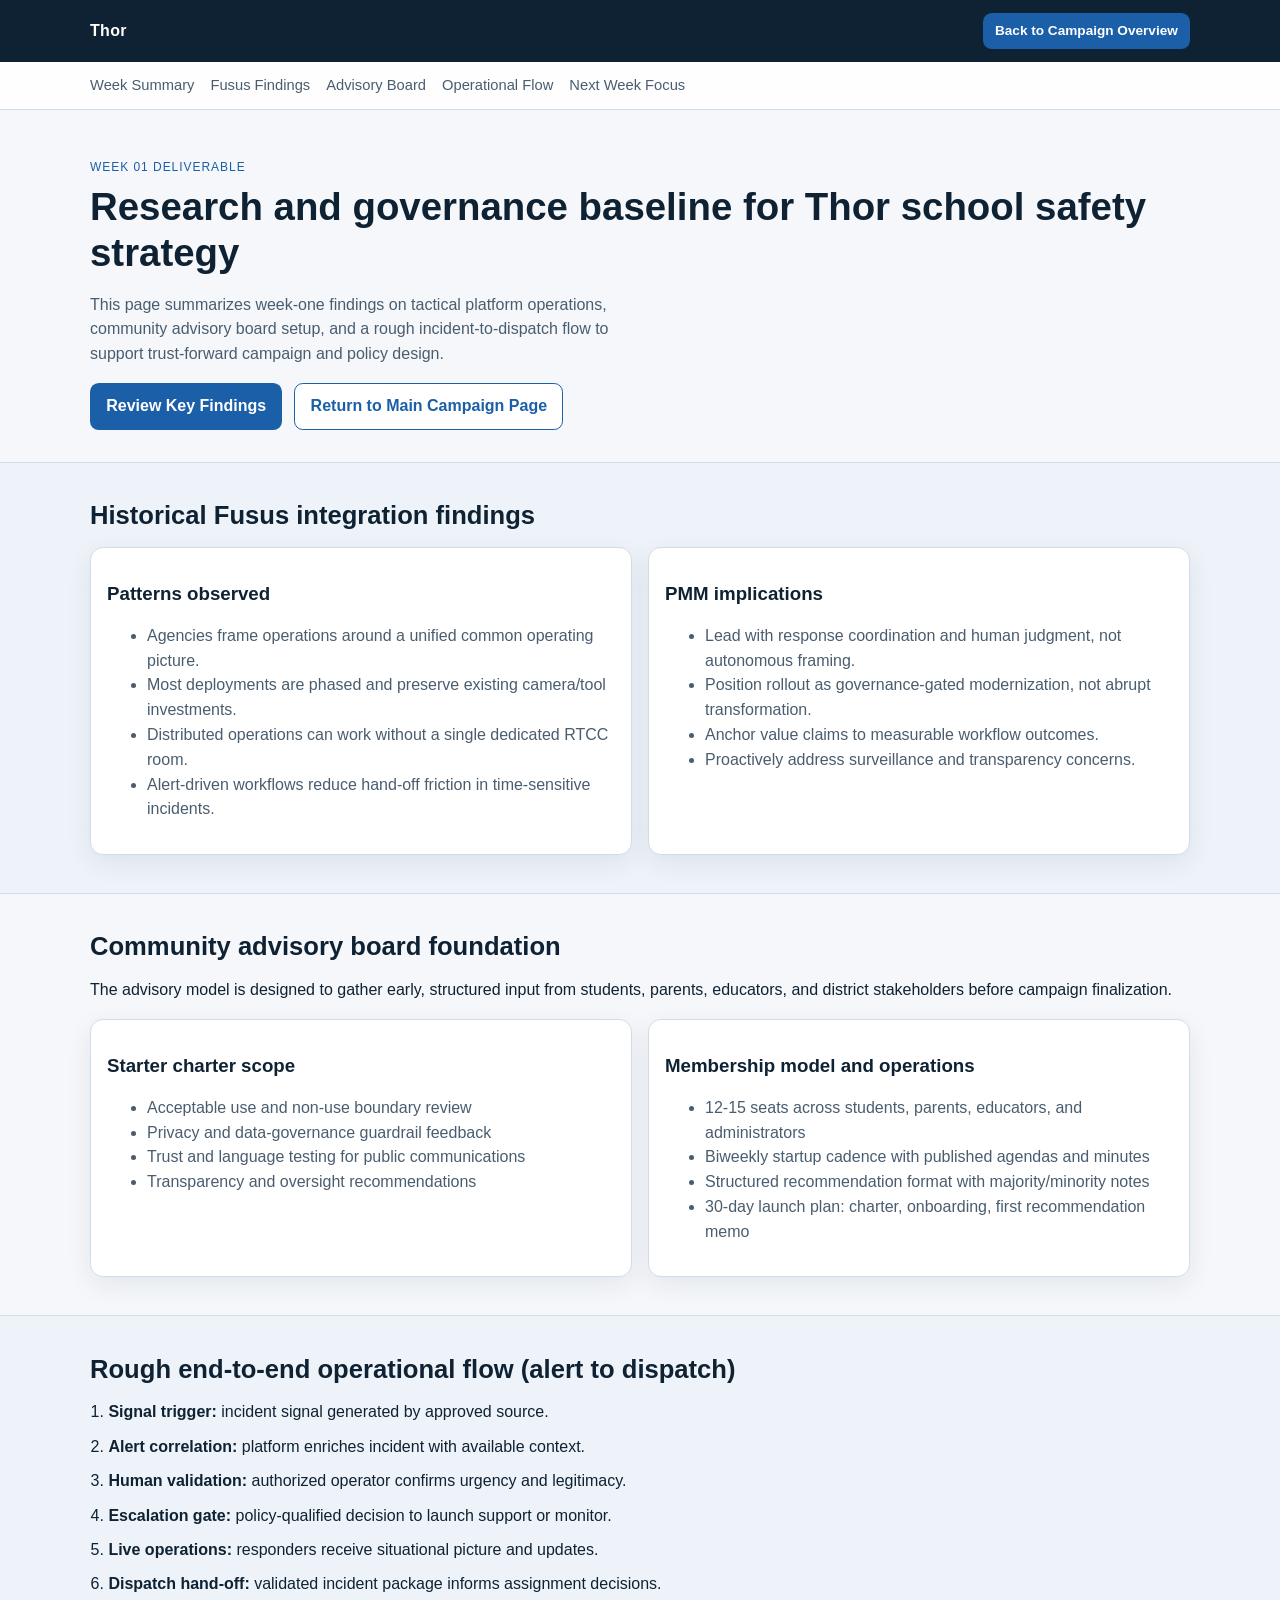
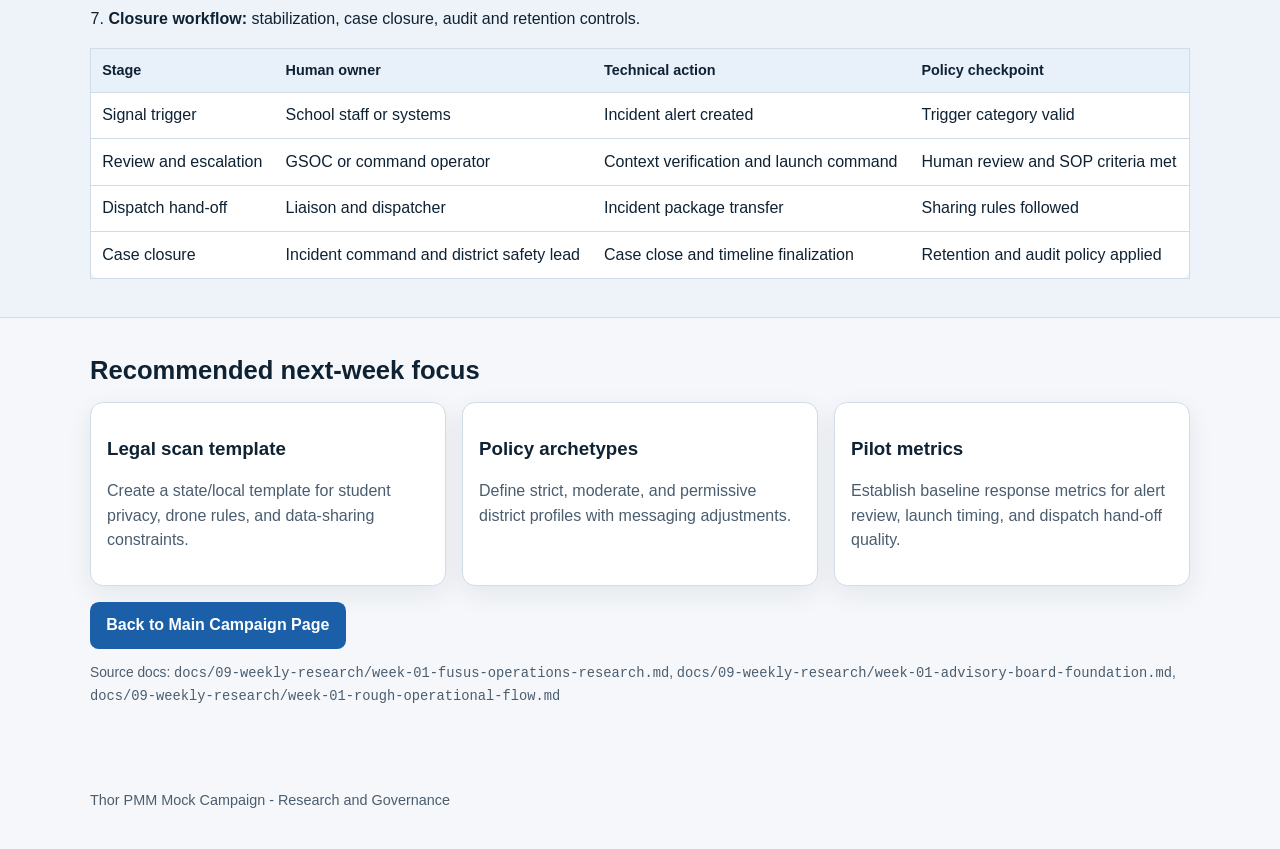
==== web/research-governance.html @ f82c682d "Add research and governance webpage section Create a dedicated research and governance page and link" ====
<!doctype html>
<html lang="en">
  <head>
    <meta charset="UTF-8" />
    <meta name="viewport" content="width=device-width, initial-scale=1.0" />
    <title>Thor | Research and Governance</title>
    <meta
      name="description"
      content="Week 01 research and governance findings for the Thor PMM mock campaign."
    />
    <link rel="stylesheet" href="./styles.css" />
  </head>
  <body>
    <header class="topbar" id="top">
      <div class="container topbar-inner">
        <p class="brand">Thor</p>
        <a href="./index.html" class="btn btn-small">Back to Campaign Overview</a>
      </div>
    </header>

    <nav class="section-nav" aria-label="Research page sections">
      <div class="container nav-links">
        <a href="#summary">Week Summary</a>
        <a href="#fusus-findings">Fusus Findings</a>
        <a href="#advisory-framework">Advisory Board</a>
        <a href="#operational-flow">Operational Flow</a>
        <a href="#next-week">Next Week Focus</a>
      </div>
    </nav>

    <main>
      <section id="summary" class="hero">
        <div class="container">
          <p class="eyebrow">Week 01 Deliverable</p>
          <h1>Research and governance baseline for Thor school safety strategy</h1>
          <p class="lead">
            This page summarizes week-one findings on tactical platform operations, community advisory board setup, and
            a rough incident-to-dispatch flow to support trust-forward campaign and policy design.
          </p>
          <div class="actions">
            <a class="btn" href="#fusus-findings">Review Key Findings</a>
            <a class="btn btn-secondary" href="./index.html">Return to Main Campaign Page</a>
          </div>
        </div>
      </section>

      <section id="fusus-findings" class="section section-alt">
        <div class="container">
          <h2>Historical Fusus integration findings</h2>
          <div class="cards two-up">
            <article class="card">
              <h3>Patterns observed</h3>
              <ul>
                <li>Agencies frame operations around a unified common operating picture.</li>
                <li>Most deployments are phased and preserve existing camera/tool investments.</li>
                <li>Distributed operations can work without a single dedicated RTCC room.</li>
                <li>Alert-driven workflows reduce hand-off friction in time-sensitive incidents.</li>
              </ul>
            </article>
            <article class="card">
              <h3>PMM implications</h3>
              <ul>
                <li>Lead with response coordination and human judgment, not autonomous framing.</li>
                <li>Position rollout as governance-gated modernization, not abrupt transformation.</li>
                <li>Anchor value claims to measurable workflow outcomes.</li>
                <li>Proactively address surveillance and transparency concerns.</li>
              </ul>
            </article>
          </div>
        </div>
      </section>

      <section id="advisory-framework" class="section">
        <div class="container">
          <h2>Community advisory board foundation</h2>
          <p>
            The advisory model is designed to gather early, structured input from students, parents, educators, and
            district stakeholders before campaign finalization.
          </p>
          <div class="cards two-up">
            <article class="card">
              <h3>Starter charter scope</h3>
              <ul>
                <li>Acceptable use and non-use boundary review</li>
                <li>Privacy and data-governance guardrail feedback</li>
                <li>Trust and language testing for public communications</li>
                <li>Transparency and oversight recommendations</li>
              </ul>
            </article>
            <article class="card">
              <h3>Membership model and operations</h3>
              <ul>
                <li>12-15 seats across students, parents, educators, and administrators</li>
                <li>Biweekly startup cadence with published agendas and minutes</li>
                <li>Structured recommendation format with majority/minority notes</li>
                <li>30-day launch plan: charter, onboarding, first recommendation memo</li>
              </ul>
            </article>
          </div>
        </div>
      </section>

      <section id="operational-flow" class="section section-alt">
        <div class="container">
          <h2>Rough end-to-end operational flow (alert to dispatch)</h2>
          <ol class="timeline">
            <li><strong>Signal trigger:</strong> incident signal generated by approved source.</li>
            <li><strong>Alert correlation:</strong> platform enriches incident with available context.</li>
            <li><strong>Human validation:</strong> authorized operator confirms urgency and legitimacy.</li>
            <li><strong>Escalation gate:</strong> policy-qualified decision to launch support or monitor.</li>
            <li><strong>Live operations:</strong> responders receive situational picture and updates.</li>
            <li><strong>Dispatch hand-off:</strong> validated incident package informs assignment decisions.</li>
            <li><strong>Closure workflow:</strong> stabilization, case closure, audit and retention controls.</li>
          </ol>
          <div class="table-wrap">
            <table>
              <thead>
                <tr>
                  <th>Stage</th>
                  <th>Human owner</th>
                  <th>Technical action</th>
                  <th>Policy checkpoint</th>
                </tr>
              </thead>
              <tbody>
                <tr>
                  <td>Signal trigger</td>
                  <td>School staff or systems</td>
                  <td>Incident alert created</td>
                  <td>Trigger category valid</td>
                </tr>
                <tr>
                  <td>Review and escalation</td>
                  <td>GSOC or command operator</td>
                  <td>Context verification and launch command</td>
                  <td>Human review and SOP criteria met</td>
                </tr>
                <tr>
                  <td>Dispatch hand-off</td>
                  <td>Liaison and dispatcher</td>
                  <td>Incident package transfer</td>
                  <td>Sharing rules followed</td>
                </tr>
                <tr>
                  <td>Case closure</td>
                  <td>Incident command and district safety lead</td>
                  <td>Case close and timeline finalization</td>
                  <td>Retention and audit policy applied</td>
                </tr>
              </tbody>
            </table>
          </div>
        </div>
      </section>

      <section id="next-week" class="section">
        <div class="container">
          <h2>Recommended next-week focus</h2>
          <div class="cards three-up">
            <article class="card">
              <h3>Legal scan template</h3>
              <p>Create a state/local template for student privacy, drone rules, and data-sharing constraints.</p>
            </article>
            <article class="card">
              <h3>Policy archetypes</h3>
              <p>Define strict, moderate, and permissive district profiles with messaging adjustments.</p>
            </article>
            <article class="card">
              <h3>Pilot metrics</h3>
              <p>Establish baseline response metrics for alert review, launch timing, and dispatch hand-off quality.</p>
            </article>
          </div>
          <div class="actions">
            <a class="btn" href="./index.html">Back to Main Campaign Page</a>
          </div>
          <p class="small-note">
            Source docs: <code>docs/09-weekly-research/week-01-fusus-operations-research.md</code>,
            <code>docs/09-weekly-research/week-01-advisory-board-foundation.md</code>,
            <code>docs/09-weekly-research/week-01-rough-operational-flow.md</code>
          </p>
        </div>
      </section>
    </main>

    <footer class="footer">
      <div class="container">
        <p>Thor PMM Mock Campaign - Research and Governance</p>
      </div>
    </footer>
  </body>
</html>
---- web/styles.css ----
:root {
  --bg: #f5f7fa;
  --surface: #ffffff;
  --surface-alt: #eef3f9;
  --text: #0f2233;
  --muted: #4a5d6f;
  --line: #d1dce7;
  --primary: #1b5fa8;
  --primary-strong: #144981;
  --good-bg: #e9f6ef;
  --warn-bg: #fcf3e8;
  --shadow: 0 8px 26px rgba(16, 40, 65, 0.08);
}

* {
  box-sizing: border-box;
}

html,
body {
  margin: 0;
  padding: 0;
  font-family: Inter, Avenir, Segoe UI, Roboto, Helvetica, Arial, sans-serif;
  background: var(--bg);
  color: var(--text);
  line-height: 1.55;
}

.container {
  width: min(1100px, calc(100% - 2rem));
  margin: 0 auto;
}

.topbar {
  background: #0f2233;
  color: #fff;
}

.topbar-inner {
  display: flex;
  align-items: center;
  justify-content: space-between;
  min-height: 62px;
}

.brand {
  font-weight: 700;
  letter-spacing: 0.02em;
  margin: 0;
}

.section-nav {
  position: sticky;
  top: 0;
  z-index: 20;
  background: #ffffffd9;
  border-bottom: 1px solid var(--line);
  backdrop-filter: blur(6px);
}

.nav-links {
  display: flex;
  gap: 1rem;
  overflow-x: auto;
  padding: 0.75rem 0;
}

.nav-links a {
  color: var(--muted);
  text-decoration: none;
  white-space: nowrap;
  font-size: 0.92rem;
}

.nav-links a:hover {
  color: var(--primary);
}

.hero {
  padding: 3rem 0 2rem;
}

.hero-grid {
  display: grid;
  gap: 1.5rem;
  grid-template-columns: 1.4fr 1fr;
  align-items: start;
}

.eyebrow {
  text-transform: uppercase;
  font-size: 0.75rem;
  letter-spacing: 0.08em;
  color: var(--primary);
  margin: 0;
}

h1,
h2,
h3 {
  line-height: 1.2;
}

h1 {
  font-size: clamp(1.9rem, 3vw, 2.7rem);
  margin: 0.5rem 0 0.75rem;
}

h2 {
  margin: 0 0 0.9rem;
  font-size: clamp(1.35rem, 2vw, 1.9rem);
}

.lead {
  color: var(--muted);
  max-width: 60ch;
}

.actions {
  display: flex;
  flex-wrap: wrap;
  gap: 0.75rem;
  margin-top: 1rem;
}

.btn {
  display: inline-block;
  text-decoration: none;
  border: 1px solid transparent;
  background: var(--primary);
  color: #fff;
  padding: 0.62rem 0.95rem;
  border-radius: 0.55rem;
  font-weight: 600;
}

.btn:hover {
  background: var(--primary-strong);
}

.btn-secondary {
  background: #fff;
  color: var(--primary);
  border-color: var(--primary);
}

.btn-secondary:hover {
  background: #e8f0fa;
}

.btn-small {
  font-size: 0.85rem;
  padding: 0.42rem 0.7rem;
}

.status-card {
  background: var(--surface);
  border: 1px solid var(--line);
  border-radius: 0.8rem;
  box-shadow: var(--shadow);
  padding: 1rem;
}

.status-card h2 {
  font-size: 1.05rem;
}

.status-card ul {
  list-style: none;
  padding: 0;
  margin: 0;
  display: grid;
  gap: 0.75rem;
}

.status-card li {
  display: flex;
  justify-content: space-between;
  gap: 0.8rem;
}

.status-card span {
  color: var(--muted);
}

.section {
  padding: 2.35rem 0;
}

.section-alt {
  background: var(--surface-alt);
  border-top: 1px solid var(--line);
  border-bottom: 1px solid var(--line);
}

.cards {
  display: grid;
  gap: 1rem;
  margin-top: 1rem;
}

.two-up {
  grid-template-columns: repeat(2, minmax(0, 1fr));
}

.three-up {
  grid-template-columns: repeat(3, minmax(0, 1fr));
}

.four-up {
  grid-template-columns: repeat(4, minmax(0, 1fr));
}

.card {
  background: var(--surface);
  border: 1px solid var(--line);
  border-radius: 0.8rem;
  padding: 1rem;
  box-shadow: var(--shadow);
}

.card p,
.card li {
  color: var(--muted);
}

.good {
  background: var(--good-bg);
}

.caution {
  background: var(--warn-bg);
}

.timeline {
  margin: 1rem 0;
  padding-left: 1.15rem;
  display: grid;
  gap: 0.6rem;
}

.badges {
  margin-top: 1rem;
  display: flex;
  gap: 0.6rem;
  flex-wrap: wrap;
}

.badges span {
  background: #e8f0fa;
  border: 1px solid #c4d9f2;
  color: #13457a;
  padding: 0.35rem 0.65rem;
  border-radius: 999px;
  font-size: 0.84rem;
}

.callout {
  margin-top: 1rem;
  border-left: 4px solid var(--primary);
  background: #e8f0fa;
  padding: 0.8rem 1rem;
  border-radius: 0.5rem;
}

.faq-list {
  display: grid;
  gap: 0.75rem;
  margin-top: 1rem;
}

details {
  background: var(--surface);
  border: 1px solid var(--line);
  border-radius: 0.7rem;
  padding: 0.75rem 0.9rem;
}

summary {
  cursor: pointer;
  font-weight: 600;
}

details p {
  margin: 0.6rem 0 0;
  color: var(--muted);
}

.tabs {
  display: flex;
  flex-wrap: wrap;
  gap: 0.5rem;
  margin: 1rem 0;
}

.tab {
  border: 1px solid var(--line);
  background: #fff;
  color: var(--text);
  border-radius: 0.55rem;
  padding: 0.45rem 0.8rem;
  cursor: pointer;
  font-weight: 600;
}

.tab:hover {
  border-color: #98b7dc;
}

.tab.is-active {
  background: var(--primary);
  color: #fff;
  border-color: var(--primary);
}

.tab-panel {
  display: none;
}

.tab-panel.is-active {
  display: block;
}

.cta-panel {
  background: var(--surface);
  border: 1px solid var(--line);
  border-radius: 0.85rem;
  box-shadow: var(--shadow);
  padding: 1.3rem;
}

.small-note {
  font-size: 0.86rem;
  color: var(--muted);
}

.table-wrap {
  overflow-x: auto;
  margin-top: 1rem;
}

table {
  width: 100%;
  border-collapse: collapse;
  background: var(--surface);
  border: 1px solid var(--line);
  border-radius: 0.7rem;
}

th,
td {
  text-align: left;
  padding: 0.65rem 0.7rem;
  border-bottom: 1px solid var(--line);
  vertical-align: top;
}

th {
  background: #e8f0fa;
  font-size: 0.9rem;
}

.footer {
  padding: 1rem 0 1.6rem;
  color: var(--muted);
  font-size: 0.9rem;
}

@media (max-width: 980px) {
  .hero-grid,
  .two-up,
  .three-up,
  .four-up {
    grid-template-columns: 1fr;
  }
}
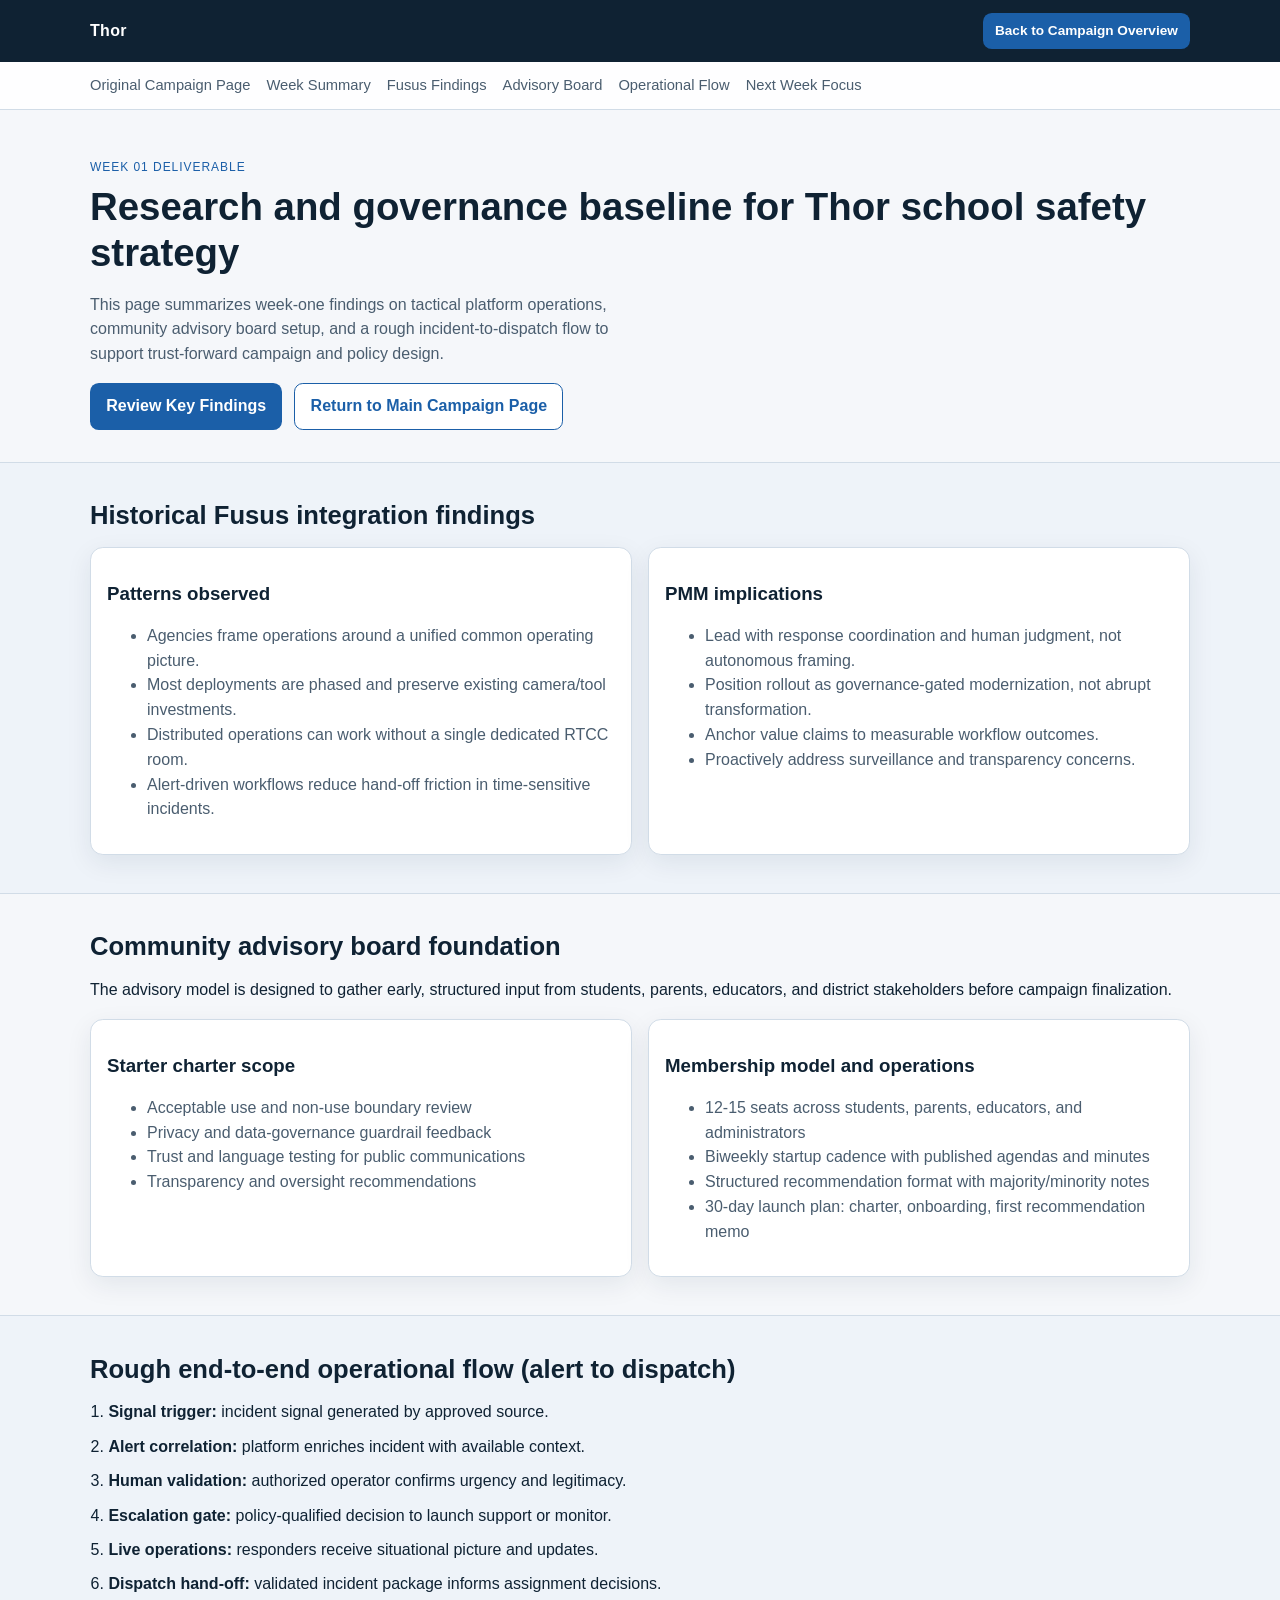
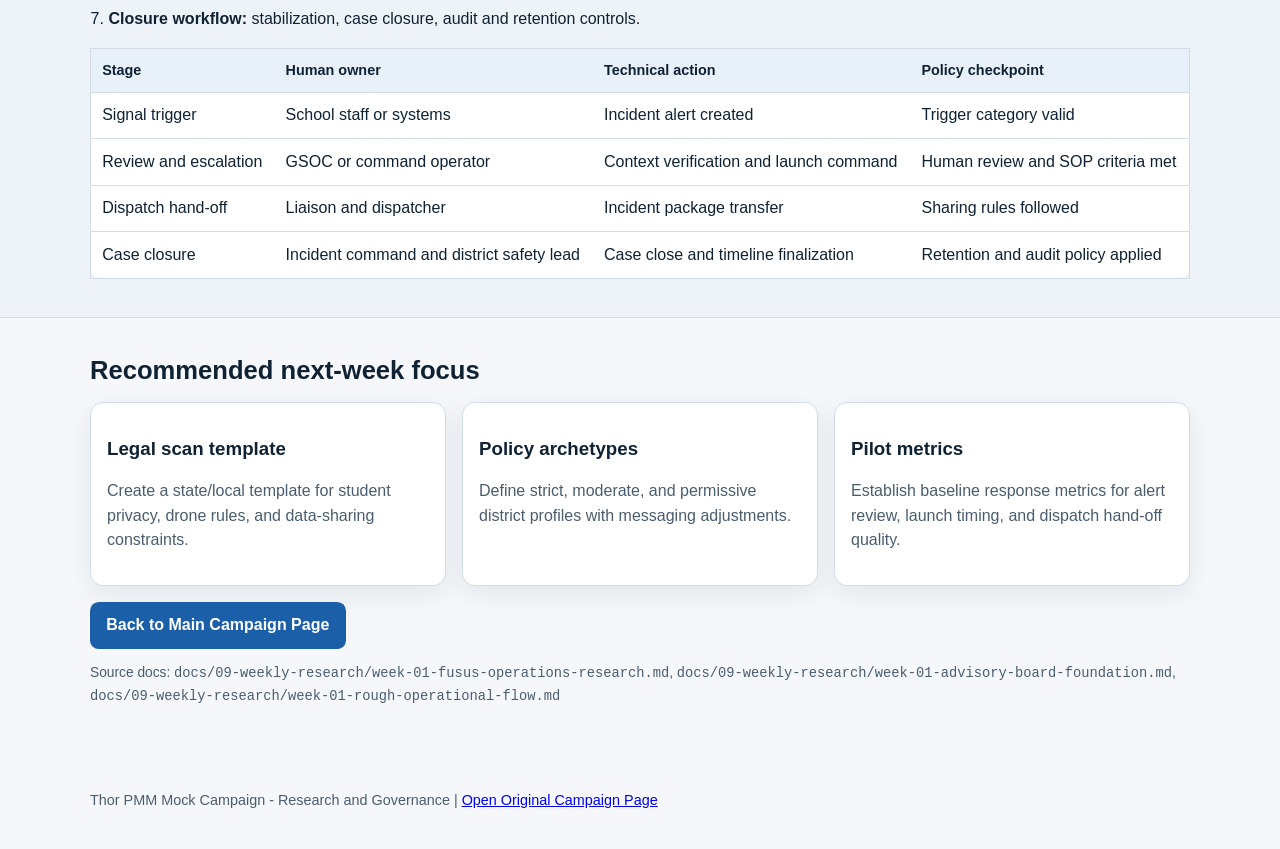
==== commit 8871783a: "Add return links to research governance page Improve navigation by adding clear links back to the or" ====
--- a/web/research-governance.html
+++ b/web/research-governance.html
@@ -20,6 +20,7 @@
 
     <nav class="section-nav" aria-label="Research page sections">
       <div class="container nav-links">
+        <a href="./index.html">Original Campaign Page</a>
         <a href="#summary">Week Summary</a>
         <a href="#fusus-findings">Fusus Findings</a>
         <a href="#advisory-framework">Advisory Board</a>
@@ -184,7 +185,10 @@
 
     <footer class="footer">
       <div class="container">
-        <p>Thor PMM Mock Campaign - Research and Governance</p>
+        <p>
+          Thor PMM Mock Campaign - Research and Governance |
+          <a href="./index.html">Open Original Campaign Page</a>
+        </p>
       </div>
     </footer>
   </body>
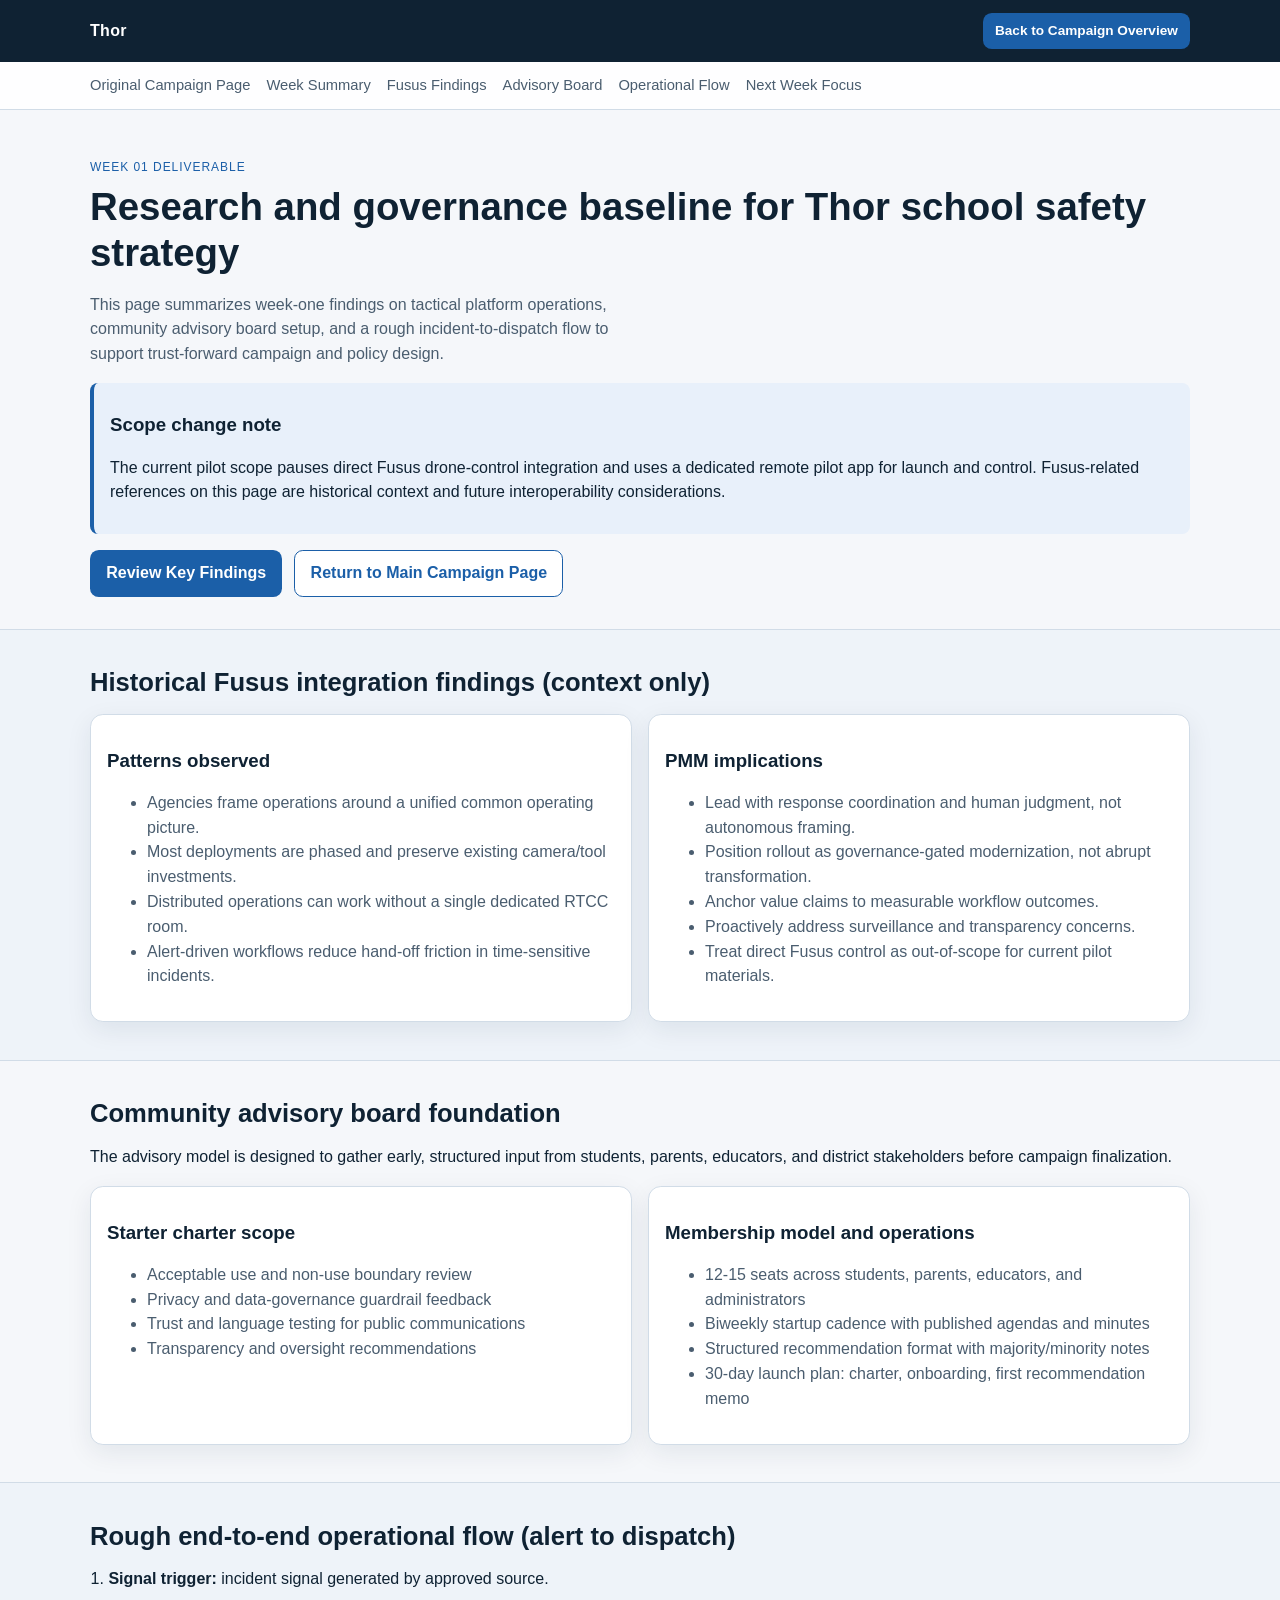
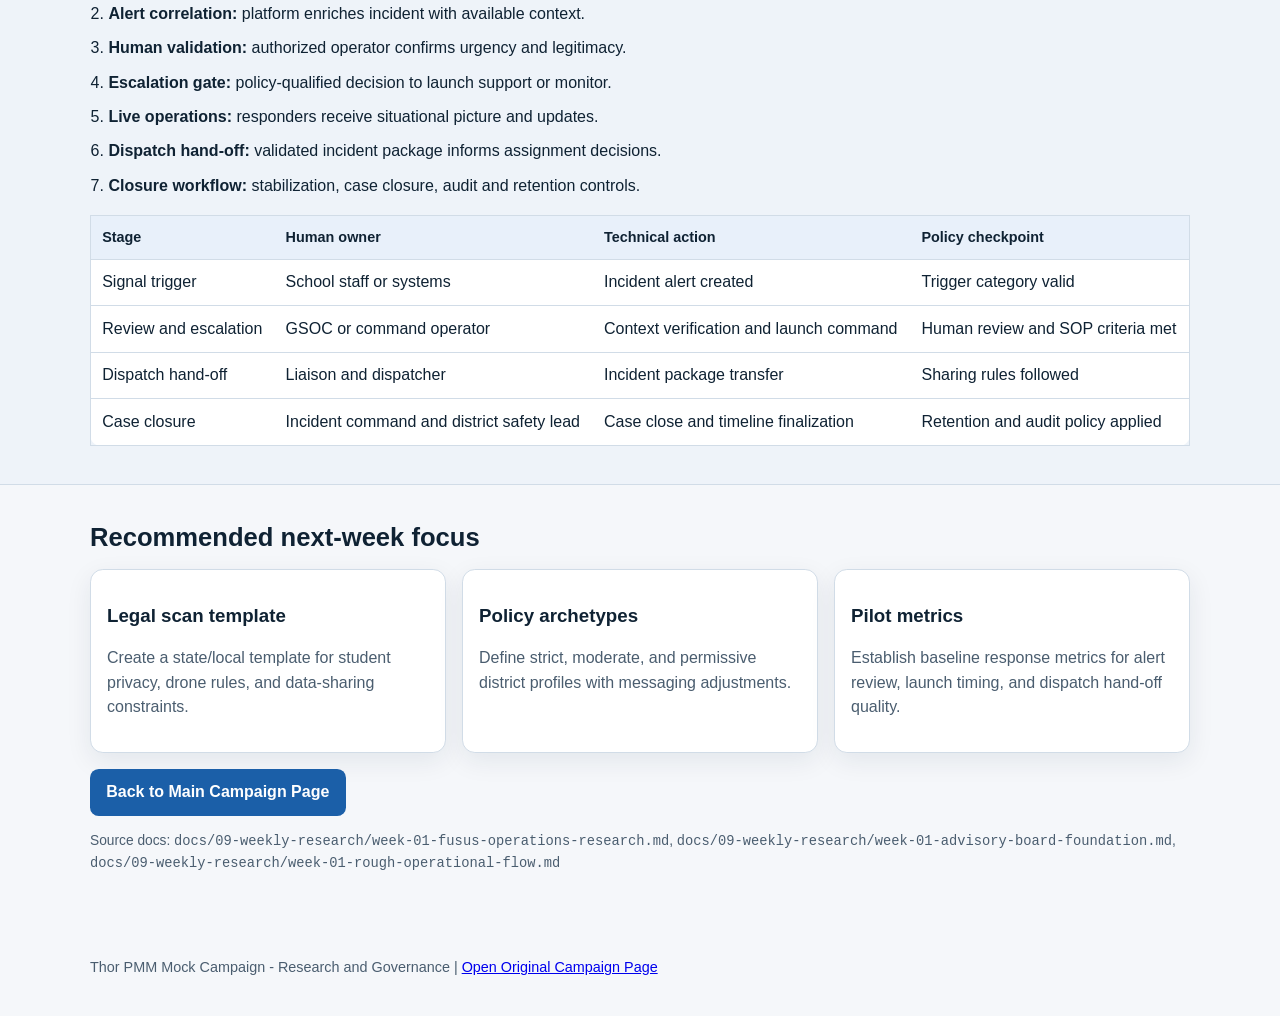
==== commit fc4dfd47: "Rescope docs and site to remote-pilot-first workflow Update key messaging, ConOps, templates, and we" ====
--- a/web/research-governance.html
+++ b/web/research-governance.html
@@ -38,6 +38,14 @@
             This page summarizes week-one findings on tactical platform operations, community advisory board setup, and
             a rough incident-to-dispatch flow to support trust-forward campaign and policy design.
           </p>
+          <aside class="callout" role="note">
+            <h3>Scope change note</h3>
+            <p>
+              The current pilot scope pauses direct Fusus drone-control integration and uses a dedicated remote pilot
+              app for launch and control. Fusus-related references on this page are historical context and future
+              interoperability considerations.
+            </p>
+          </aside>
           <div class="actions">
             <a class="btn" href="#fusus-findings">Review Key Findings</a>
             <a class="btn btn-secondary" href="./index.html">Return to Main Campaign Page</a>
@@ -47,7 +55,7 @@
 
       <section id="fusus-findings" class="section section-alt">
         <div class="container">
-          <h2>Historical Fusus integration findings</h2>
+          <h2>Historical Fusus integration findings (context only)</h2>
           <div class="cards two-up">
             <article class="card">
               <h3>Patterns observed</h3>
@@ -65,6 +73,7 @@
                 <li>Position rollout as governance-gated modernization, not abrupt transformation.</li>
                 <li>Anchor value claims to measurable workflow outcomes.</li>
                 <li>Proactively address surveillance and transparency concerns.</li>
+                <li>Treat direct Fusus control as out-of-scope for current pilot materials.</li>
               </ul>
             </article>
           </div>
